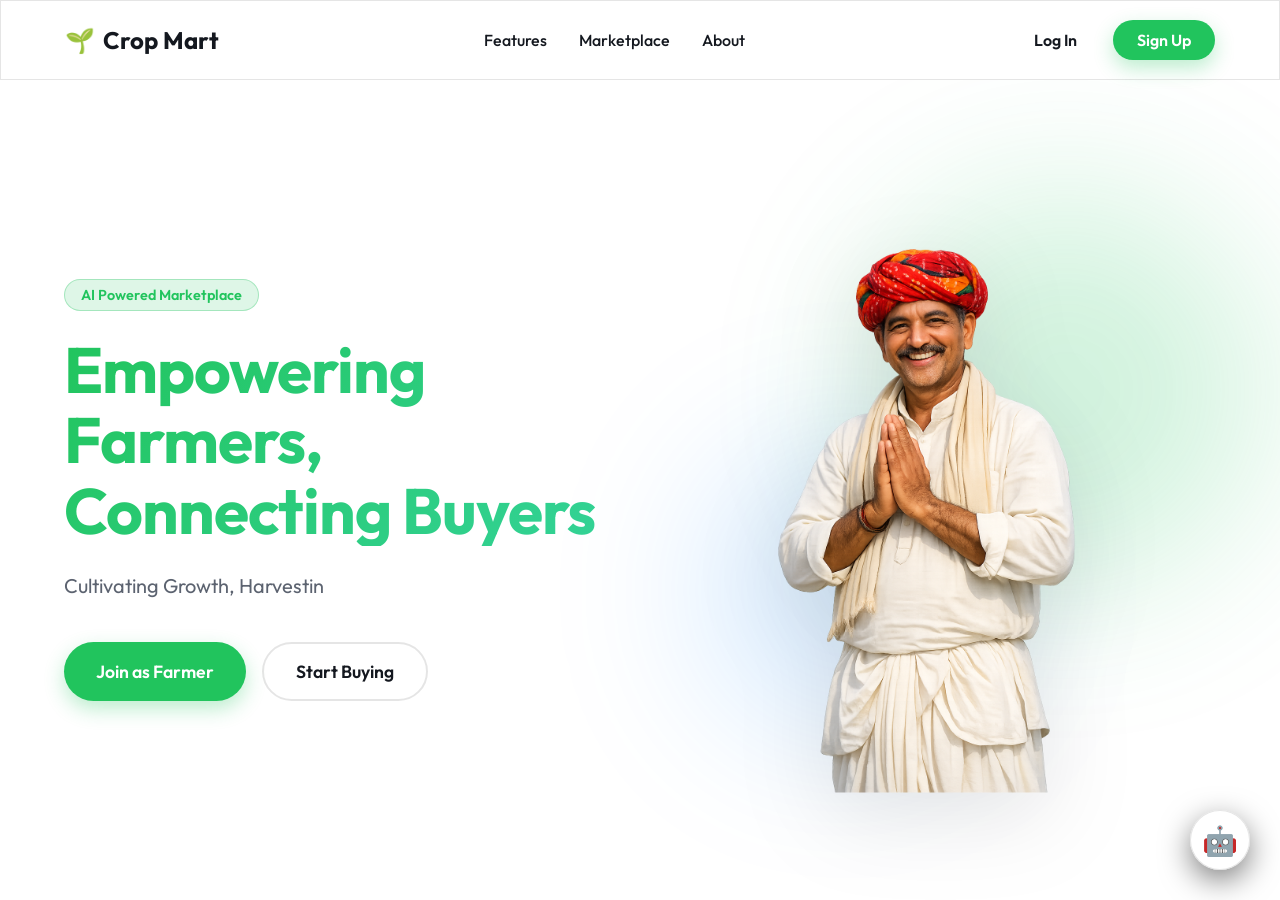
==== src/main/resources/static/index.html @ c405adb0 "Initial commit - Smart Crop Marketplace" ====
<!DOCTYPE html>
<html lang="en">
<head>
    <meta charset="UTF-8">
    <meta name="viewport" content="width=device-width, initial-scale=1.0">
    <title>Smart Crops Marketplace | Direct Farm to Table</title>
    <link href="https://fonts.googleapis.com/css2?family=Outfit:wght@300;400;500;600;700&display=swap" rel="stylesheet">
    <link rel="stylesheet" href="css/style.css">
    <meta name="description" content="Connect farmers and buyers directly. A transparent and efficient agricultural marketplace powered by AI.">
</head>
<body>
    <!-- Navbar -->
    <nav class="navbar glass">
        <div class="nav-brand">
            <span class="logo-icon">🌱</span>
            <span class="logo-text">Crop Mart</span>
        </div>
        <div class="nav-links">
            <div class="nav-item">
                <a href="#features">Features</a>
                <div class="mega-menu glass-panel">
                    <div class="mega-menu-content">
                        <div class="mega-menu-column">
                            <h4>Platform Features</h4>
                            <a href="#ai-assistant"><span class="icon">🤖</span><div><strong>AI Pricing Assistant</strong><p>Chatbot providing approx and best crop prices</p></div></a>
                            <a href="#mandi"><span class="icon">📈</span><div><strong>Live Mandi Insights</strong><p>Real-time mandi market prices across regions</p></div></a>
                            <a href="#trading"><span class="icon">🤝</span><div><strong>Direct Trading</strong><p>Connect buyers to farmers without middlemen</p></div></a>
                        </div>
                    </div>
                </div>
            </div>
            <div class="nav-item">
                <a href="#marketplace">Marketplace</a>
                <div class="mega-menu glass-panel">
                    <div class="mega-menu-content">
                        <div class="mega-menu-column">
                            <h4>Categories</h4>
                            <a href="#"><span class="icon">🌾</span><div><strong>Grains & Pulses</strong><p>Fresh wheat, rice, and corn</p></div></a>
                            <a href="#"><span class="icon">🍅</span><div><strong>Vegetables</strong><p>Organic local produce</p></div></a>
                            <a href="#"><span class="icon">🍎</span><div><strong>Fruits</strong><p>Seasonal fruits straight from farms</p></div></a>
                        </div>
                    </div>
                </div>
            </div>
            <div class="nav-item">
                <a href="#about">About</a>
                <div class="mega-menu glass-panel">
                    <div class="mega-menu-content">
                        <div class="mega-menu-column">
                            <h4>Our Vision</h4>
                            <a href="#"><span class="icon">🌍</span><div><strong>Mission</strong><p>Empowering farmers and ensuring fair trade</p></div></a>
                            <a href="#"><span class="icon">🛡️</span><div><strong>Trust & Safety</strong><p>100% verified buyers and sellers</p></div></a>
                        </div>
                    </div>
                </div>
            </div>
        </div>
        <div class="nav-actions">
            <button class="btn btn-ghost" onclick="openModal('login-modal')">Log In</button>
            <button class="btn btn-primary" onclick="openModal('register-modal')">Sign Up</button>
        </div>
    </nav>

    <!-- Hero Section -->
    <header class="hero">
        <div class="hero-content slide-up">
            <div class="badge">AI Powered Marketplace</div>
            <h1 class="gradient-text" id="main-tagline">Empowering Farmers, Connecting Buyers</h1>
            <!-- New Positive Tagline, text will be cleared and typed by JS -->
            <p class="hero-subtitle" id="tagline-text">Cultivating Growth, Harvesting Success Together.</p>
            <div class="hero-cta">
                <button class="btn btn-primary btn-large" onclick="openModal('register-modal')">Join as Farmer</button>
                <button class="btn btn-secondary btn-large" onclick="window.location.href='buyer-dashboard.html'">Start Buying</button>
            </div>
        </div>
        <div class="hero-visual fade-in">
            <!-- Ensure you save your attached image exactly at this path with the filename farmer.png (it's inside static/assets/) -->
            <img src="assets/farmer.png" alt="Welcoming Farmer" class="hero-farmer-image">
            
            <!-- Background Decoration -->
            <div class="blob blob-1"></div>
            <div class="blob blob-2"></div>
        </div>
    </header>

    <!-- Auth Modals -->
    <div id="login-modal" class="modal-overlay">
        <div class="modal glass-panel slide-down">
            <button class="close-btn" onclick="closeModal('login-modal')">&times;</button>
            <h2>Welcome Back</h2>
            <p>Sign in to your account to continue</p>
            <!-- Login Type Toggle -->
            <div class="role-selector" style="margin-bottom: 20px;">
                <label class="role-option active" id="btn-otp-login" onclick="toggleLoginMethod('otp')" style="padding: 10px;">
                    <span class="icon" style="font-size: 1.2rem;">📱</span> OTP
                </label>
                <label class="role-option" id="btn-pwd-login" onclick="toggleLoginMethod('pwd')" style="padding: 10px;">
                    <span class="icon" style="font-size: 1.2rem;">🔑</span> Password
                </label>
            </div>

            <!-- OTP Login Form -->
            <form id="otp-login-form">
                <div class="input-group" id="otp-phone-group">
                    <label>Phone Number</label>
                    <input type="tel" id="otp-phone" required placeholder="Enter your 10-digit phone number">
                </div>
                <div class="input-group" id="otp-code-group" style="display: none;">
                    <label>Enter OTP</label>
                    <input type="text" id="otp-code" placeholder="Enter 6-digit OTP" inputmode="numeric" pattern="\d*" maxlength="6" oninput="this.value = this.value.replace(/[^0-9]/g, '');">
                    <div style="text-align: right; margin-top: 8px;">
                        <a href="#" style="font-size: 0.85rem; color: var(--primary); text-decoration: none;" onclick="sendOtp(event)">Resend OTP</a>
                    </div>
                </div>
                <button type="button" id="btn-send-otp" class="btn btn-primary w-100" onclick="sendOtp(event)">Send OTP</button>
                <button type="submit" id="btn-verify-otp" class="btn btn-primary w-100" style="display: none;">Verify & Log In</button>
            </form>

            <!-- Password Login Form -->
            <form id="pwd-login-form" style="display: none;">
                <div class="input-group">
                    <label>Email / Phone</label>
                    <input type="text" required placeholder="Enter your email or phone">
                </div>
                <div class="input-group">
                    <div style="display: flex; justify-content: space-between; margin-bottom: 8px;">
                        <label style="margin-bottom: 0;">Password</label>
                        <a href="#" style="font-size: 0.85rem; color: var(--primary); text-decoration: none;" onclick="switchModal('login-modal', 'forgot-password-modal')">Forgot?</a>
                    </div>
                    <input type="password" required placeholder="Enter your password">
                </div>
                <button type="submit" class="btn btn-primary w-100">Log In</button>
            </form>
            <div class="modal-footer">
                Don't have an account? <a href="#" onclick="switchModal('login-modal', 'register-modal')">Sign Up</a>
            </div>
        </div>
    </div>

    <div id="register-modal" class="modal-overlay">
        <div class="modal glass-panel slide-down">
            <button class="close-btn" onclick="closeModal('register-modal')">&times;</button>
            <h2>Create an Account</h2>
            <p>Join the future of agricultural trading</p>
            <form id="register-form">
                <div class="role-selector">
                    <label class="role-option active" onclick="selectRole('FARMER')">
                        <input type="radio" name="role" value="FARMER" checked hidden>
                        <span class="icon">🚜</span> Farmer
                    </label>
                    <label class="role-option" onclick="selectRole('BUYER')">
                        <input type="radio" name="role" value="BUYER" hidden>
                        <span class="icon">🛒</span> Buyer
                    </label>
                </div>
                <div class="input-group">
                    <label>Full Name</label>
                    <input type="text" required placeholder="Enter your full name">
                </div>
                <div class="input-group">
                    <label>Phone Number</label>
                    <input type="tel" required placeholder="Enter your phone number">
                </div>
                <div class="input-group">
                    <label>Password</label>
                    <input type="password" required placeholder="Create a strong password">
                </div>
                <button type="submit" class="btn btn-primary w-100">Create Account</button>
            </form>
            <div class="modal-footer">
                Already have an account? <a href="#" onclick="switchModal('register-modal', 'login-modal')">Log In</a>
            </div>
        </div>
    </div>

    <div id="forgot-password-modal" class="modal-overlay">
        <div class="modal glass-panel slide-down">
            <button class="close-btn" onclick="closeModal('forgot-password-modal')">&times;</button>
            <h2>Reset Password</h2>
            <p>Enter your phone number to receive an OTP</p>
            <form id="forgot-password-form">
                <div class="input-group" id="reset-phone-group">
                    <label>Phone Number</label>
                    <input type="tel" id="reset-phone" required placeholder="Enter 10-digit phone number">
                </div>
                <div id="reset-code-group" style="display: none;">
                    <div class="input-group">
                        <label>Enter OTP</label>
                        <input type="text" id="reset-code" placeholder="Enter 6-digit OTP" inputmode="numeric" pattern="\d*" maxlength="6" oninput="this.value = this.value.replace(/[^0-9]/g, '');">
                    </div>
                    <div class="input-group">
                        <label>New Password</label>
                        <input type="password" id="reset-new-password" placeholder="Enter new password">
                    </div>
                </div>
                <button type="button" id="btn-send-reset-otp" class="btn btn-primary w-100" onclick="sendResetOtp(event)">Send OTP</button>
                <button type="submit" id="btn-verify-reset" class="btn btn-primary w-100" style="display: none;">Verify & Reset Password</button>
            </form>
            <div class="modal-footer">
                Remember your password? <a href="#" onclick="switchModal('forgot-password-modal', 'login-modal')">Log In</a>
            </div>
        </div>
    </div>

    <!-- AI Chatbot Trigger (Mock) -->
    <div class="chatbot-trigger glass pulse" onclick="toggleChatbot()">
        🤖
    </div>

    <script src="js/main.js"></script>
</body>
</html>
---- src/main/resources/static/css/style.css ----
:root {
    color-scheme: light dark;
    /* Color Palette */
    --primary: hsl(142, 71%, 45%);
    --primary-hover: hsl(142, 60%, 40%);
    --secondary: hsl(210, 100%, 50%);
    --bg-dark: transparent;
    --bg-card: hsla(0, 0%, 100%, 0.8);
    --bg-panel: hsla(0, 0%, 100%, 0.85);
    --border-color: hsla(0, 0%, 0%, 0.1);
    --shadow-color: hsla(0, 0%, 0%, 0.1);
    --text-main: hsl(220, 20%, 10%);
    --text-muted: hsl(220, 10%, 40%);
    --bg-hover: hsla(0, 0%, 0%, 0.05);
    --bg-input: hsla(0, 0%, 0%, 0.03);
    
    /* Layout Tokens */
    --nav-height: 80px;
    --border-radius: 16px;
    --transition: all 0.3s cubic-bezier(0.25, 0.8, 0.25, 1);
}

@media (prefers-color-scheme: dark) {
    :root {
        --bg-card: hsla(0, 0%, 15%, 0.8);
        --bg-panel: hsla(0, 0%, 18%, 0.85);
        --border-color: hsla(0, 0%, 100%, 0.1);
        --shadow-color: hsla(0, 0%, 0%, 0.4);
        --text-main: hsl(0, 0%, 95%);
        --text-muted: hsl(0, 0%, 70%);
        --bg-hover: hsla(0, 0%, 100%, 0.1);
        --bg-input: hsla(0, 0%, 100%, 0.05);
    }
}

* {
    margin: 0;
    padding: 0;
    box-sizing: border-box;
    font-family: 'Outfit', sans-serif;
}

body {
    background-color: var(--bg-dark);
    color: var(--text-main);
    overflow-x: hidden;
    min-height: 100vh;
}

/* Glassmorphism Utilities */
.glass {
    background: var(--bg-card);
    backdrop-filter: blur(12px);
    -webkit-backdrop-filter: blur(12px);
    border: 1px solid var(--border-color);
}

.glass-panel {
    background: var(--bg-panel);
    backdrop-filter: blur(20px);
    -webkit-backdrop-filter: blur(20px);
    border: 1px solid var(--border-color);
    box-shadow: 0 25px 50px -12px var(--shadow-color);
}

/* Typography */
.gradient-text {
    background: linear-gradient(135deg, var(--primary) 0%, #34d399 100%);
    -webkit-background-clip: text;
    -webkit-text-fill-color: transparent;
    background-clip: text;
}

/* Buttons */
.btn {
    padding: 10px 24px;
    border-radius: 50px;
    font-weight: 600;
    font-size: 1rem;
    cursor: pointer;
    border: none;
    transition: var(--transition);
    display: inline-flex;
    align-items: center;
    justify-content: center;
    text-decoration: none;
}

.btn-primary {
    background: var(--primary);
    color: #fff;
    box-shadow: 0 8px 20px hsla(142, 71%, 45%, 0.3);
}

.btn-primary:hover {
    background: var(--primary-hover);
    transform: translateY(-2px);
    box-shadow: 0 12px 24px hsla(142, 71%, 45%, 0.4);
}

.btn-secondary {
    background: transparent;
    color: var(--text-main);
    border: 2px solid var(--border-color);
}

.btn-secondary:hover {
    border-color: var(--text-main);
    background: var(--bg-hover);
}

.btn-ghost {
    background: transparent;
    color: var(--text-main);
}

.btn-ghost:hover {
    background: var(--bg-hover);
}

.btn-large {
    padding: 16px 32px;
    font-size: 1.1rem;
}

.w-100 {
    width: 100%;
}

/* Navbar */
.navbar {
    position: fixed;
    top: 0;
    width: 100%;
    height: var(--nav-height);
    display: flex;
    justify-content: space-between;
    align-items: center;
    padding: 0 5%;
    z-index: 100;
}

.nav-brand {
    font-size: 1.5rem;
    font-weight: 700;
    display: flex;
    align-items: center;
    gap: 8px;
}

.nav-links {
    display: flex;
    height: 100%;
    align-items: center;
}

.nav-item {
    position: relative;
    height: 100%;
    display: flex;
    align-items: center;
}

.nav-item > a {
    color: var(--text-main);
    text-decoration: none;
    margin: 0 16px;
    font-weight: 500;
    transition: var(--transition);
    padding: 28px 0; /* Creates a large hover area */
}

.nav-item:hover > a {
    color: var(--primary);
}

.mega-menu {
    position: absolute;
    top: 100%;
    left: 50%;
    transform: translateX(-50%) translateY(20px);
    width: max-content;
    min-width: 320px;
    opacity: 0;
    visibility: hidden;
    transition: all 0.3s cubic-bezier(0.175, 0.885, 0.32, 1.275);
    border-radius: 16px;
    padding: 20px;
    z-index: 100;
}

.nav-item:hover .mega-menu {
    opacity: 1;
    visibility: visible;
    transform: translateX(-50%) translateY(0);
}

.mega-menu-column h4 {
    margin-bottom: 12px;
    color: var(--text-muted);
    font-size: 0.85rem;
    text-transform: uppercase;
    letter-spacing: 1px;
}

.mega-menu-column a {
    display: flex;
    align-items: flex-start;
    gap: 16px;
    text-decoration: none;
    color: var(--text-main);
    padding: 12px;
    border-radius: 12px;
    transition: var(--transition);
    margin: 0 0 4px 0 !important;
}

.mega-menu-column a:hover {
    background: var(--bg-hover);
}

.mega-menu-column a .icon {
    font-size: 1.5rem;
    background: hsla(142, 71%, 45%, 0.1);
    padding: 8px;
    border-radius: 10px;
}

.mega-menu-column a div strong {
    display: block;
    margin-bottom: 4px;
    font-size: 1rem;
    color: var(--text-main);
}

.mega-menu-column a div p {
    font-size: 0.85rem;
    color: var(--text-muted);
    line-height: 1.4;
    margin: 0;
}

.nav-actions {
    display: flex;
    gap: 12px;
}

/* Hero Section */
.hero {
    min-height: 100vh;
    display: flex;
    align-items: center;
    padding: calc(var(--nav-height) + 40px) 5% 40px;
    position: relative;
    overflow: hidden;
}

.hero-content {
    flex: 1;
    max-width: 600px;
    z-index: 2;
}

.badge {
    display: inline-block;
    padding: 6px 16px;
    background: hsla(142, 71%, 45%, 0.15);
    color: var(--primary);
    border-radius: 50px;
    font-size: 0.9rem;
    font-weight: 600;
    margin-bottom: 24px;
    border: 1px solid hsla(142, 71%, 45%, 0.3);
}

.hero h1 {
    font-size: 4rem;
    line-height: 1.1;
    margin-bottom: 24px;
    letter-spacing: -1px;
}

.hero-subtitle {
    font-size: 1.25rem;
    color: var(--text-muted);
    line-height: 1.6;
    margin-bottom: 40px;
}

.hero-cta {
    display: flex;
    gap: 16px;
}

.hero-visual {
    flex: 1;
    position: relative;
    height: 500px;
    display: flex;
    justify-content: center;
    align-items: center;
}

/* Hero Farmer Image */
.hero-farmer-image {
    position: relative;
    z-index: 2;
    max-width: 100%;
    max-height: 550px;
    height: auto;
    object-fit: contain;
    filter: drop-shadow(0 20px 40px hsla(0, 0%, 0%, 0.1));
    /* Added initial scale for zoom animation */
    transform: scale(1);
    /* Float animation is added by JS after zoom completes, or we could handle it entirely in CSS */

}

@keyframes float-subtle {
    0%, 100% { transform: translateY(0); }
    50% { transform: translateY(-10px); }
}

/* Blobs */
.blob {
    position: absolute;
    border-radius: 50%;
    filter: blur(80px);
    z-index: 1;
    opacity: 0.5;
}

.blob-1 {
    width: 400px;
    height: 400px;
    background: hsla(142, 71%, 45%, 0.4);
    top: -50px;
    right: -50px;
}

.blob-2 {
    width: 300px;
    height: 300px;
    background: hsla(210, 100%, 50%, 0.3);
    bottom: 0;
    left: 10%;
}

/* Modals */
.modal-overlay {
    position: fixed;
    top: 0;
    left: 0;
    width: 100%;
    height: 100%;
    background: hsla(0, 0%, 0%, 0.6);
    backdrop-filter: blur(4px);
    z-index: 1000;
    display: flex;
    justify-content: center;
    align-items: center;
    opacity: 0;
    visibility: hidden;
    transition: var(--transition);
}

.modal-overlay.active {
    opacity: 1;
    visibility: visible;
}

.modal {
    width: 100%;
    max-width: 480px;
    padding: 40px;
    border-radius: 24px;
    position: relative;
    transform: translateY(20px);
    transition: transform 0.4s cubic-bezier(0.175, 0.885, 0.32, 1.275);
}

.modal-overlay.active .modal {
    transform: translateY(0);
}

.close-btn {
    position: absolute;
    top: 24px;
    right: 24px;
    background: var(--bg-hover);
    border: none;
    color: var(--text-main);
    width: 32px;
    height: 32px;
    border-radius: 50%;
    font-size: 1.2rem;
    cursor: pointer;
    transition: var(--transition);
    display: flex;
    justify-content: center;
    align-items: center;
}

.close-btn:hover {
    background: var(--border-color);
    transform: rotate(90deg);
}

.modal h2 {
    font-size: 2rem;
    margin-bottom: 8px;
}

.modal p {
    color: var(--text-muted);
    margin-bottom: 32px;
}

/* Forms */
.input-group {
    margin-bottom: 20px;
}

.input-group label {
    display: block;
    margin-bottom: 8px;
    font-size: 0.9rem;
    font-weight: 500;
    color: var(--text-muted);
}

.input-group input {
    width: 100%;
    padding: 14px 16px;
    background: var(--bg-input);
    border: 1px solid var(--border-color);
    border-radius: 12px;
    color: var(--text-main);
    font-size: 1rem;
    transition: var(--transition);
}

.input-group input:focus {
    outline: none;
    border-color: var(--primary);
    background: var(--bg-hover);
    box-shadow: 0 0 0 4px hsla(142, 71%, 45%, 0.1);
}

.role-selector {
    display: flex;
    gap: 16px;
    margin-bottom: 24px;
}

.role-option {
    flex: 1;
    padding: 16px;
    background: var(--bg-input);
    border: 1px solid var(--border-color);
    border-radius: 12px;
    text-align: center;
    cursor: pointer;
    transition: var(--transition);
    font-weight: 600;
    display: flex;
    flex-direction: column;
    align-items: center;
    gap: 8px;
}

.role-option .icon {
    font-size: 2rem;
}

.role-option.active {
    border-color: var(--primary);
    background: hsla(142, 71%, 45%, 0.1);
    box-shadow: 0 4px 12px hsla(142, 71%, 45%, 0.2);
}

.modal-footer {
    margin-top: 24px;
    text-align: center;
    font-size: 0.95rem;
    color: var(--text-muted);
}

.modal-footer a {
    color: var(--primary);
    text-decoration: none;
    font-weight: 600;
}

.modal-footer a:hover {
    text-decoration: underline;
}

/* Chatbot */
.chatbot-trigger {
    position: fixed;
    bottom: 30px;
    right: 30px;
    width: 60px;
    height: 60px;
    border-radius: 50%;
    display: flex;
    justify-content: center;
    align-items: center;
    font-size: 1.8rem;
    cursor: pointer;
    box-shadow: 0 10px 30px hsla(0, 0%, 0%, 0.5);
    z-index: 999;
    transition: var(--transition);
}

.chatbot-trigger:hover {
    transform: scale(1.1);
}

/* Animations */
@keyframes float {
    0%, 100% { transform: translateY(0); }
    50% { transform: translateY(-15px); }
}

@keyframes pulse-glow {
    0%, 100% { box-shadow: 0 0 0 0 hsla(142, 71%, 45%, 0.4); }
    50% { box-shadow: 0 0 0 15px hsla(142, 71%, 45%, 0); }
}

.pulse {
    animation: pulse-glow 2s infinite;
}

.slide-up {
    animation: slideUp 0.8s cubic-bezier(0.16, 1, 0.3, 1) forwards;
}

@keyframes slideUp {
    from { opacity: 0; transform: translateY(40px); }
    to { opacity: 1; transform: translateY(0); }
}

.fade-in {
    animation: fadeIn 1.2s ease-out forwards;
}

@keyframes fadeIn {
    from { opacity: 0; }
    to { opacity: 1; }
}

/* Tagline Typewriter Classes */
.typing-char {
    opacity: 0;
    transition: opacity 0.05s ease-in-out;
}

.typing-char.visible {
    opacity: 1;
}

/* Zoom Image Class */
.zoom-in-effect {
    transition: transform 1s cubic-bezier(0.25, 1, 0.5, 1);
    transform: scale(1.1);
}

@keyframes float-zoomed {
    0%, 100% { transform: scale(1.1) translateY(0); }
    50% { transform: scale(1.1) translateY(-10px); }
}

.float-animated {
    animation: float-zoomed 8s ease-in-out infinite forwards;
}
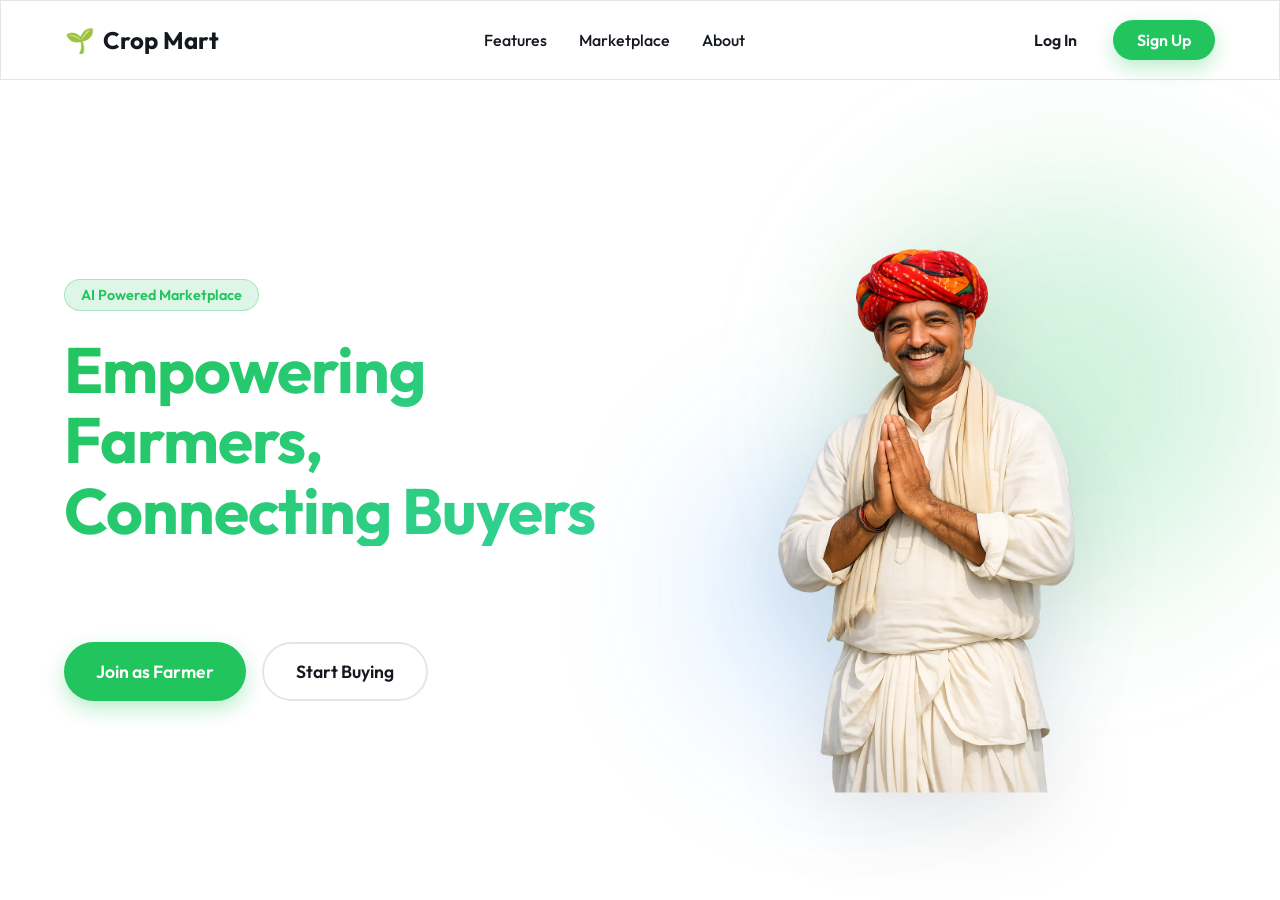
==== commit 519c4fb6: "current progress cart ai and buys remaining" ====
--- a/src/main/resources/static/index.html
+++ b/src/main/resources/static/index.html
@@ -1,13 +1,16 @@
 <!DOCTYPE html>
 <html lang="en">
+
 <head>
     <meta charset="UTF-8">
     <meta name="viewport" content="width=device-width, initial-scale=1.0">
     <title>Smart Crops Marketplace | Direct Farm to Table</title>
     <link href="https://fonts.googleapis.com/css2?family=Outfit:wght@300;400;500;600;700&display=swap" rel="stylesheet">
     <link rel="stylesheet" href="css/style.css">
-    <meta name="description" content="Connect farmers and buyers directly. A transparent and efficient agricultural marketplace powered by AI.">
+    <meta name="description"
+        content="Connect farmers and buyers directly. A transparent and efficient agricultural marketplace powered by AI.">
 </head>
+
 <body>
     <!-- Navbar -->
     <nav class="navbar glass">
@@ -22,9 +25,21 @@
                     <div class="mega-menu-content">
                         <div class="mega-menu-column">
                             <h4>Platform Features</h4>
-                            <a href="#ai-assistant"><span class="icon">🤖</span><div><strong>AI Pricing Assistant</strong><p>Chatbot providing approx and best crop prices</p></div></a>
-                            <a href="#mandi"><span class="icon">📈</span><div><strong>Live Mandi Insights</strong><p>Real-time mandi market prices across regions</p></div></a>
-                            <a href="#trading"><span class="icon">🤝</span><div><strong>Direct Trading</strong><p>Connect buyers to farmers without middlemen</p></div></a>
+                            <a href="#ai-assistant"><span class="icon">🤖</span>
+                                <div><strong>AI Pricing Assistant</strong>
+                                    <p>Chatbot providing approx and best crop prices</p>
+                                </div>
+                            </a>
+                            <a href="#mandi"><span class="icon">📈</span>
+                                <div><strong>Live Mandi Insights</strong>
+                                    <p>Real-time mandi market prices across regions</p>
+                                </div>
+                            </a>
+                            <a href="#trading"><span class="icon">🤝</span>
+                                <div><strong>Direct Trading</strong>
+                                    <p>Connect buyers to farmers without middlemen</p>
+                                </div>
+                            </a>
                         </div>
                     </div>
                 </div>
@@ -35,9 +50,26 @@
                     <div class="mega-menu-content">
                         <div class="mega-menu-column">
                             <h4>Categories</h4>
-                            <a href="#"><span class="icon">🌾</span><div><strong>Grains & Pulses</strong><p>Fresh wheat, rice, and corn</p></div></a>
-                            <a href="#"><span class="icon">🍅</span><div><strong>Vegetables</strong><p>Organic local produce</p></div></a>
-                            <a href="#"><span class="icon">🍎</span><div><strong>Fruits</strong><p>Seasonal fruits straight from farms</p></div></a>
+                            <a href="buyer-dashboard.html"><span class="icon">🌾</span>
+                                <div><strong>Grains & Pulses</strong>
+                                    <p>Fresh wheat, rice, and corn</p>
+                                </div>
+                            </a>
+                            <a href="buyer-dashboard.html"><span class="icon">🍅</span>
+                                <div><strong>Vegetables</strong>
+                                    <p>Organic local produce</p>
+                                </div>
+                            </a>
+                            <a href="buyer-dashboard.html"><span class="icon">🍎</span>
+                                <div><strong>Fruits</strong>
+                                    <p>Seasonal fruits straight from farms</p>
+                                </div>
+                            </a>
+                            <a href="buyer-dashboard.html"><span class="icon">🧶</span>
+                                <div><strong>Commercial Crops</strong>
+                                    <p>Cotton, sugarcane, and more</p>
+                                </div>
+                            </a>
                         </div>
                     </div>
                 </div>
@@ -48,14 +80,22 @@
                     <div class="mega-menu-content">
                         <div class="mega-menu-column">
                             <h4>Our Vision</h4>
-                            <a href="#"><span class="icon">🌍</span><div><strong>Mission</strong><p>Empowering farmers and ensuring fair trade</p></div></a>
-                            <a href="#"><span class="icon">🛡️</span><div><strong>Trust & Safety</strong><p>100% verified buyers and sellers</p></div></a>
-                        </div>
-                    </div>
-                </div>
-            </div>
-        </div>
-        <div class="nav-actions">
+                            <a href="#"><span class="icon">🌍</span>
+                                <div><strong>Mission</strong>
+                                    <p>Empowering farmers and ensuring fair trade</p>
+                                </div>
+                            </a>
+                            <a href="#"><span class="icon">🛡️</span>
+                                <div><strong>Trust & Safety</strong>
+                                    <p>100% verified buyers and sellers</p>
+                                </div>
+                            </a>
+                        </div>
+                    </div>
+                </div>
+            </div>
+        </div>
+        <div class="nav-actions" id="index-nav-actions">
             <button class="btn btn-ghost" onclick="openModal('login-modal')">Log In</button>
             <button class="btn btn-primary" onclick="openModal('register-modal')">Sign Up</button>
         </div>
@@ -70,13 +110,14 @@
             <p class="hero-subtitle" id="tagline-text">Cultivating Growth, Harvesting Success Together.</p>
             <div class="hero-cta">
                 <button class="btn btn-primary btn-large" onclick="openModal('register-modal')">Join as Farmer</button>
-                <button class="btn btn-secondary btn-large" onclick="window.location.href='buyer-dashboard.html'">Start Buying</button>
+                <button class="btn btn-secondary btn-large" onclick="window.location.href='buyer-dashboard.html'">Start
+                    Buying</button>
             </div>
         </div>
         <div class="hero-visual fade-in">
             <!-- Ensure you save your attached image exactly at this path with the filename farmer.png (it's inside static/assets/) -->
             <img src="assets/farmer.png" alt="Welcoming Farmer" class="hero-farmer-image">
-            
+
             <!-- Background Decoration -->
             <div class="blob blob-1"></div>
             <div class="blob blob-2"></div>
@@ -89,9 +130,11 @@
             <button class="close-btn" onclick="closeModal('login-modal')">&times;</button>
             <h2>Welcome Back</h2>
             <p>Sign in to your account to continue</p>
+
             <!-- Login Type Toggle -->
-            <div class="role-selector" style="margin-bottom: 20px;">
-                <label class="role-option active" id="btn-otp-login" onclick="toggleLoginMethod('otp')" style="padding: 10px;">
+            <div class="role-selector" style="margin-bottom: 20px; background: hsla(0,0%,0%,0.03);">
+                <label class="role-option active" id="btn-otp-login" onclick="toggleLoginMethod('otp')"
+                    style="padding: 10px;">
                     <span class="icon" style="font-size: 1.2rem;">📱</span> OTP
                 </label>
                 <label class="role-option" id="btn-pwd-login" onclick="toggleLoginMethod('pwd')" style="padding: 10px;">
@@ -103,31 +146,40 @@
             <form id="otp-login-form">
                 <div class="input-group" id="otp-phone-group">
                     <label>Phone Number</label>
-                    <input type="tel" id="otp-phone" required placeholder="Enter your 10-digit phone number">
+                    <input type="tel" name="phone" id="otp-phone" required
+                        placeholder="Enter your 10-digit phone number">
                 </div>
                 <div class="input-group" id="otp-code-group" style="display: none;">
                     <label>Enter OTP</label>
-                    <input type="text" id="otp-code" placeholder="Enter 6-digit OTP" inputmode="numeric" pattern="\d*" maxlength="6" oninput="this.value = this.value.replace(/[^0-9]/g, '');">
+                    <input type="text" name="otp" id="otp-code" placeholder="Enter 6-digit OTP" inputmode="numeric"
+                        pattern="\d*" maxlength="6" oninput="this.value = this.value.replace(/[^0-9]/g, '');">
                     <div style="text-align: right; margin-top: 8px;">
-                        <a href="#" style="font-size: 0.85rem; color: var(--primary); text-decoration: none;" onclick="sendOtp(event)">Resend OTP</a>
-                    </div>
-                </div>
-                <button type="button" id="btn-send-otp" class="btn btn-primary w-100" onclick="sendOtp(event)">Send OTP</button>
-                <button type="submit" id="btn-verify-otp" class="btn btn-primary w-100" style="display: none;">Verify & Log In</button>
+                        <a href="#" style="font-size: 0.85rem; color: var(--primary); text-decoration: none;"
+                            onclick="sendOtp(event)">Resend OTP</a>
+                    </div>
+                </div>
+                <button type="button" id="btn-send-otp" class="btn btn-primary w-100" onclick="sendOtp(event)">Send
+                    OTP</button>
+                <button type="submit" id="btn-verify-otp" class="btn btn-primary w-100" style="display: none;">Verify &
+                    Log In</button>
             </form>
 
             <!-- Password Login Form -->
             <form id="pwd-login-form" style="display: none;">
                 <div class="input-group">
                     <label>Email / Phone</label>
-                    <input type="text" required placeholder="Enter your email or phone">
+                    <input type="text" name="username" required placeholder="Enter your email or phone">
                 </div>
                 <div class="input-group">
                     <div style="display: flex; justify-content: space-between; margin-bottom: 8px;">
                         <label style="margin-bottom: 0;">Password</label>
-                        <a href="#" style="font-size: 0.85rem; color: var(--primary); text-decoration: none;" onclick="switchModal('login-modal', 'forgot-password-modal')">Forgot?</a>
-                    </div>
-                    <input type="password" required placeholder="Enter your password">
+                        <a href="#" style="font-size: 0.85rem; color: var(--primary); text-decoration: none;"
+                            onclick="switchModal('login-modal', 'forgot-password-modal')">Forgot?</a>
+                    </div>
+                    <div class="password-wrapper">
+                        <input type="password" name="password" required placeholder="Enter your password">
+                        <button type="button" class="toggle-password" onclick="togglePassword(this)">👁️</button>
+                    </div>
                 </div>
                 <button type="submit" class="btn btn-primary w-100">Log In</button>
             </form>
@@ -142,9 +194,9 @@
             <button class="close-btn" onclick="closeModal('register-modal')">&times;</button>
             <h2>Create an Account</h2>
             <p>Join the future of agricultural trading</p>
-            <form id="register-form">
+            <form id="signupForm">
                 <div class="role-selector">
-                    <label class="role-option active" onclick="selectRole('FARMER')">
+                    <label class="role-option role-selected active" onclick="selectRole('FARMER')">
                         <input type="radio" name="role" value="FARMER" checked hidden>
                         <span class="icon">🚜</span> Farmer
                     </label>
@@ -155,15 +207,17 @@
                 </div>
                 <div class="input-group">
                     <label>Full Name</label>
-                    <input type="text" required placeholder="Enter your full name">
+                    <input type="text" name="name" required placeholder="Enter your full name">
                 </div>
                 <div class="input-group">
                     <label>Phone Number</label>
-                    <input type="tel" required placeholder="Enter your phone number">
-                </div>
+                    <input type="tel" name="phone" required placeholder="Enter your phone number">
                 <div class="input-group">
                     <label>Password</label>
-                    <input type="password" required placeholder="Create a strong password">
+                    <div class="password-wrapper">
+                        <input type="password" name="password" required placeholder="Create a strong password">
+                        <button type="button" class="toggle-password" onclick="togglePassword(this)">👁️</button>
+                    </div>
                 </div>
                 <button type="submit" class="btn btn-primary w-100">Create Account</button>
             </form>
@@ -186,18 +240,25 @@
                 <div id="reset-code-group" style="display: none;">
                     <div class="input-group">
                         <label>Enter OTP</label>
-                        <input type="text" id="reset-code" placeholder="Enter 6-digit OTP" inputmode="numeric" pattern="\d*" maxlength="6" oninput="this.value = this.value.replace(/[^0-9]/g, '');">
+                        <input type="text" id="reset-code" placeholder="Enter 6-digit OTP" inputmode="numeric"
+                            pattern="\d*" maxlength="6" oninput="this.value = this.value.replace(/[^0-9]/g, '');">
                     </div>
                     <div class="input-group">
                         <label>New Password</label>
-                        <input type="password" id="reset-new-password" placeholder="Enter new password">
-                    </div>
-                </div>
-                <button type="button" id="btn-send-reset-otp" class="btn btn-primary w-100" onclick="sendResetOtp(event)">Send OTP</button>
-                <button type="submit" id="btn-verify-reset" class="btn btn-primary w-100" style="display: none;">Verify & Reset Password</button>
+                        <div class="password-wrapper">
+                            <input type="password" id="reset-new-password" placeholder="Enter new password">
+                            <button type="button" class="toggle-password" onclick="togglePassword(this)">👁️</button>
+                        </div>
+                    </div>
+                </div>
+                <button type="button" id="btn-send-reset-otp" class="btn btn-primary w-100"
+                    onclick="sendResetOtp(event)">Send OTP</button>
+                <button type="submit" id="btn-verify-reset" class="btn btn-primary w-100" style="display: none;">Verify
+                    & Reset Password</button>
             </form>
             <div class="modal-footer">
-                Remember your password? <a href="#" onclick="switchModal('forgot-password-modal', 'login-modal')">Log In</a>
+                Remember your password? <a href="#" onclick="switchModal('forgot-password-modal', 'login-modal')">Log
+                    In</a>
             </div>
         </div>
     </div>
@@ -209,4 +270,5 @@
 
     <script src="js/main.js"></script>
 </body>
-</html>
+
+</html>
--- a/src/main/resources/static/css/style.css
+++ b/src/main/resources/static/css/style.css
@@ -127,6 +127,30 @@
     width: 100%;
 }
 
+.icon-btn {
+    width: 44px;
+    height: 44px;
+    border-radius: 50%;
+    background: var(--bg-panel);
+    border: 2px solid var(--border-color);
+    box-shadow: 0 2px 8px var(--shadow-color);
+    display: flex;
+    justify-content: center;
+    align-items: center;
+    font-size: 1.2rem;
+    cursor: pointer;
+    transition: var(--transition);
+    color: var(--text-main);
+    text-decoration: none;
+}
+
+.icon-btn:hover {
+    background: hsla(142, 71%, 45%, 0.1);
+    border-color: var(--primary);
+    transform: translateY(-2px);
+    box-shadow: 0 6px 16px var(--shadow-color);
+}
+
 /* Navbar */
 .navbar {
     position: fixed;
@@ -195,6 +219,16 @@
     transform: translateX(-50%) translateY(0);
 }
 
+.nav-item.profile-dropdown .mega-menu {
+    left: auto;
+    right: 0;
+    transform: translateY(20px);
+}
+
+.nav-item.profile-dropdown:hover .mega-menu {
+    transform: translateY(0);
+}
+
 .mega-menu-column h4 {
     margin-bottom: 12px;
     color: var(--text-muted);
@@ -447,6 +481,37 @@
     box-shadow: 0 0 0 4px hsla(142, 71%, 45%, 0.1);
 }
 
+.password-wrapper {
+    position: relative;
+    display: flex;
+    align-items: center;
+}
+
+.password-wrapper input {
+    padding-right: 48px;
+}
+
+.toggle-password {
+    position: absolute;
+    right: 12px;
+    background: none;
+    border: none;
+    color: var(--text-muted);
+    cursor: pointer;
+    padding: 8px;
+    font-size: 1.2rem;
+    display: flex;
+    align-items: center;
+    justify-content: center;
+    transition: var(--transition);
+    user-select: none;
+}
+
+.toggle-password:hover {
+    color: var(--primary);
+    transform: scale(1.1);
+}
+
 .role-selector {
     display: flex;
     gap: 16px;
@@ -575,3 +640,713 @@
 .float-animated {
     animation: float-zoomed 8s ease-in-out infinite forwards;
 }
+
+/* ========== Toast Notifications ========== */
+.toast-container {
+    position: fixed;
+    top: 100px;
+    right: 24px;
+    z-index: 2000;
+    display: flex;
+    flex-direction: column;
+    gap: 12px;
+    pointer-events: none;
+    max-width: 380px;
+    width: 100%;
+}
+
+.toast {
+    pointer-events: all;
+    display: flex;
+    align-items: flex-start;
+    gap: 12px;
+    padding: 16px 18px;
+    border-radius: 14px;
+    background: var(--bg-panel);
+    backdrop-filter: blur(20px);
+    -webkit-backdrop-filter: blur(20px);
+    border: 1px solid var(--border-color);
+    box-shadow: 0 12px 40px -8px var(--shadow-color);
+    position: relative;
+    overflow: hidden;
+    animation: toastSlideIn 0.45s cubic-bezier(0.16, 1, 0.3, 1) forwards;
+    border-left: 4px solid var(--primary);
+}
+
+.toast.toast-exit {
+    animation: toastSlideOut 0.35s cubic-bezier(0.55, 0, 1, 0.45) forwards;
+}
+
+.toast-icon {
+    font-size: 1.3rem;
+    flex-shrink: 0;
+    margin-top: 1px;
+}
+
+.toast-body {
+    flex: 1;
+    min-width: 0;
+}
+
+.toast-title {
+    font-weight: 600;
+    font-size: 0.9rem;
+    margin-bottom: 2px;
+    color: var(--text-main);
+}
+
+.toast-message {
+    font-size: 0.88rem;
+    color: var(--text-muted);
+    line-height: 1.45;
+    word-break: break-word;
+}
+
+.toast-close {
+    background: none;
+    border: none;
+    color: var(--text-muted);
+    font-size: 1.1rem;
+    cursor: pointer;
+    padding: 0;
+    line-height: 1;
+    transition: var(--transition);
+    flex-shrink: 0;
+    margin-top: 1px;
+}
+
+.toast-close:hover {
+    color: var(--text-main);
+    transform: scale(1.15);
+}
+
+.toast-progress {
+    position: absolute;
+    bottom: 0;
+    left: 0;
+    height: 3px;
+    border-radius: 0 0 0 14px;
+    background: var(--primary);
+    animation: toastProgress linear forwards;
+}
+
+/* Toast Variants */
+.toast-success {
+    border-left-color: hsl(142, 71%, 45%);
+}
+.toast-success .toast-progress {
+    background: hsl(142, 71%, 45%);
+}
+
+.toast-error {
+    border-left-color: hsl(0, 72%, 51%);
+}
+.toast-error .toast-icon {
+    color: hsl(0, 72%, 51%);
+}
+.toast-error .toast-progress {
+    background: hsl(0, 72%, 51%);
+}
+
+.toast-info {
+    border-left-color: hsl(210, 100%, 50%);
+}
+.toast-info .toast-icon {
+    color: hsl(210, 100%, 50%);
+}
+.toast-info .toast-progress {
+    background: hsl(210, 100%, 50%);
+}
+
+.toast-warning {
+    border-left-color: hsl(38, 92%, 50%);
+}
+.toast-warning .toast-icon {
+    color: hsl(38, 92%, 50%);
+}
+.toast-warning .toast-progress {
+    background: hsl(38, 92%, 50%);
+}
+
+@keyframes toastSlideIn {
+    from {
+        opacity: 0;
+        transform: translateX(100%) scale(0.95);
+    }
+    to {
+        opacity: 1;
+        transform: translateX(0) scale(1);
+    }
+}
+
+@keyframes toastSlideOut {
+    from {
+        opacity: 1;
+        transform: translateX(0) scale(1);
+    }
+    to {
+        opacity: 0;
+        transform: translateX(120%) scale(0.9);
+    }
+}
+
+@keyframes toastProgress {
+    from { width: 100%; }
+    to { width: 0%; }
+}
+
+/* ========== Image Carousel ========== */
+.carousel-container {
+    width: 100%;
+    height: 100%;
+    border-radius: inherit;
+    position: relative;
+    overflow: hidden;
+    flex-shrink: 0;
+}
+
+.carousel-track {
+    width: 100%;
+    height: 100%;
+    position: relative;
+}
+
+.carousel-slide {
+    position: absolute;
+    inset: 0;
+    opacity: 0;
+    transition: opacity 0.45s ease, transform 0.45s ease;
+    background-size: cover;
+    background-position: center;
+    transform: scale(1.03);
+}
+
+.carousel-slide.active {
+    opacity: 1;
+    transform: scale(1);
+    z-index: 1;
+}
+
+.carousel-btn {
+    position: absolute;
+    top: 50%;
+    transform: translateY(-50%);
+    z-index: 3;
+    width: 34px;
+    height: 34px;
+    border-radius: 50%;
+    border: none;
+    background: hsla(0, 0%, 0%, 0.45);
+    color: #fff;
+    font-size: 1.2rem;
+    cursor: pointer;
+    display: flex;
+    align-items: center;
+    justify-content: center;
+    opacity: 0;
+    transition: var(--transition);
+    backdrop-filter: blur(8px);
+}
+
+.carousel-container:hover .carousel-btn {
+    opacity: 1;
+}
+
+.carousel-btn:hover {
+    background: hsla(0, 0%, 0%, 0.7);
+    transform: translateY(-50%) scale(1.1);
+}
+
+.carousel-prev {
+    left: 8px;
+}
+
+.carousel-next {
+    right: 8px;
+}
+
+.carousel-dots {
+    position: absolute;
+    bottom: 10px;
+    left: 50%;
+    transform: translateX(-50%);
+    z-index: 3;
+    display: flex;
+    gap: 7px;
+    padding: 4px 10px;
+    border-radius: 20px;
+    background: hsla(0, 0%, 0%, 0.3);
+    backdrop-filter: blur(6px);
+}
+
+.carousel-dot {
+    width: 8px;
+    height: 8px;
+    border-radius: 50%;
+    background: hsla(0, 0%, 100%, 0.45);
+    border: none;
+    cursor: pointer;
+    transition: var(--transition);
+    padding: 0;
+}
+
+.carousel-dot.active {
+    background: var(--primary);
+    transform: scale(1.3);
+    box-shadow: 0 0 8px hsla(142, 71%, 45%, 0.5);
+}
+
+/* ========== Cart Sidebar ========== */
+.cart-overlay {
+    position: fixed;
+    top: 0;
+    right: 0;
+    width: 100%;
+    height: 100%;
+    background: hsla(0, 0%, 0%, 0.4);
+    backdrop-filter: blur(4px);
+    z-index: 2000;
+    opacity: 0;
+    visibility: hidden;
+    transition: var(--transition);
+}
+
+.cart-overlay.active {
+    opacity: 1;
+    visibility: visible;
+}
+
+.cart-sidebar {
+    position: absolute;
+    top: 0;
+    right: 0;
+    width: 100%;
+    max-width: 400px;
+    height: 100vh;
+    background: var(--bg-panel);
+    backdrop-filter: blur(20px);
+    border-left: 1px solid var(--border-color);
+    box-shadow: -10px 0 30px var(--shadow-color);
+    display: flex;
+    flex-direction: column;
+    transform: translateX(100%);
+    transition: transform 0.4s cubic-bezier(0.16, 1, 0.3, 1);
+}
+
+.cart-overlay.active .cart-sidebar {
+    transform: translateX(0);
+}
+
+.cart-header {
+    padding: 24px;
+    border-bottom: 1px solid var(--border-color);
+    display: flex;
+    justify-content: space-between;
+    align-items: center;
+}
+
+.cart-header h2 {
+    font-size: 1.5rem;
+    margin: 0;
+}
+
+.cart-body {
+    flex: 1;
+    overflow-y: auto;
+    padding: 24px;
+}
+
+.cart-footer {
+    padding: 24px;
+    border-top: 1px solid var(--border-color);
+    background: var(--bg-card);
+}
+
+.cart-item {
+    display: flex;
+    justify-content: space-between;
+    align-items: center;
+    padding-bottom: 16px;
+    margin-bottom: 16px;
+    border-bottom: 1px dashed var(--border-color);
+}
+
+.cart-item-info h4 {
+    margin: 0 0 4px 0;
+    font-size: 1.1rem;
+    font-size: 1rem;
+    margin-bottom: 4px;
+    color: var(--text-main);
+}
+
+.cart-item-info p {
+    font-size: 0.85rem;
+    color: var(--text-muted);
+}
+
+.cart-item-remove {
+    background: none;
+    border: none;
+    color: #ef4444;
+    font-size: 0.8rem;
+    cursor: pointer;
+    padding: 4px 0;
+    margin-top: 4px;
+    opacity: 0.8;
+    transition: opacity 0.2s;
+}
+
+.cart-item-remove:hover {
+    opacity: 1;
+    text-decoration: underline;
+}
+
+.cart-item-price {
+    font-weight: 700;
+    color: var(--primary);
+}
+
+.cart-total {
+    display: flex;
+    justify-content: space-between;
+    font-size: 1.1rem;
+    font-weight: 700;
+    margin-bottom: 15px;
+}
+
+/* ========== Chat Interface ========== */
+.chat-popup-container {
+    position: fixed;
+    bottom: 100px;
+    right: 30px;
+    width: 360px;
+    height: 500px;
+    z-index: 998;
+    display: none; /* Controlled by JS */
+    flex-direction: column;
+    animation: chatSlideIn 0.4s cubic-bezier(0.175, 0.885, 0.32, 1.275);
+}
+
+.chat-popup-container.active {
+    display: flex;
+}
+
+.chat-popup {
+    flex: 1;
+    display: flex;
+    flex-direction: column;
+    border-radius: 20px;
+    overflow: hidden;
+    box-shadow: 0 15px 40px hsla(0, 0%, 0%, 0.2);
+}
+
+.chat-header {
+    padding: 16px 20px;
+    background: var(--primary);
+    color: white;
+    display: flex;
+    justify-content: space-between;
+    align-items: center;
+}
+
+.chat-header h3 {
+    font-size: 1.1rem;
+    font-weight: 600;
+    display: flex;
+    align-items: center;
+    gap: 8px;
+}
+
+.chat-header .status-indicator {
+    width: 8px;
+    height: 8px;
+    background: #34d399;
+    border-radius: 50%;
+    box-shadow: 0 0 8px #34d399;
+}
+
+.chat-messages {
+    flex: 1;
+    overflow-y: auto;
+    padding: 24px;
+    display: flex;
+    flex-direction: column;
+    gap: 16px;
+    background: radial-gradient(circle at top right, hsla(var(--primary-h), var(--primary-s), var(--primary-l), 0.03), transparent);
+}
+
+.chat-product-context {
+    background: hsla(0, 0%, 100%, 0.03);
+    border: 1px solid var(--border-color);
+    border-radius: 16px;
+    padding: 12px 20px;
+    margin-bottom: 24px;
+    text-align: center;
+    backdrop-filter: blur(8px);
+    box-shadow: var(--shadow-sm);
+    animation: fadeIn 0.5s ease;
+}
+
+.product-context-label {
+    font-size: 0.65rem;
+    font-weight: 700;
+    color: var(--primary);
+    letter-spacing: 1.5px;
+    margin-bottom: 6px;
+    opacity: 0.8;
+}
+
+.product-context-main {
+    display: flex;
+    align-items: center;
+    justify-content: center;
+    gap: 10px;
+}
+
+.product-context-icon {
+    font-size: 1.2rem;
+}
+
+.product-context-name {
+    font-size: 1rem;
+    font-weight: 600;
+    color: var(--text-main);
+}
+
+.msg {
+    max-width: 80%;
+    padding: 10px 16px;
+    border-radius: 16px;
+    font-size: 0.95rem;
+    line-height: 1.4;
+    position: relative;
+    animation: msgPop 0.3s ease-out forwards;
+}
+
+.msg-received {
+    align-self: flex-start;
+    background: var(--bg-hover);
+    color: var(--text-main);
+    border-bottom-left-radius: 4px;
+}
+
+.msg-sent {
+    align-self: flex-end;
+    background: var(--primary);
+    color: white;
+    border-bottom-right-radius: 4px;
+}
+
+.msg-system {
+    align-self: center;
+    background: transparent;
+    color: var(--text-muted);
+    font-size: 0.75rem;
+    text-transform: uppercase;
+    letter-spacing: 0.5px;
+    padding: 4px 10px;
+    border-radius: 4px;
+    text-align: center;
+    max-width: 90%;
+}
+
+.chat-input-area {
+    padding: 16px;
+    background: var(--bg-card);
+    border-top: 1px solid var(--border-color);
+    display: flex;
+    gap: 10px;
+}
+
+.chat-input {
+    flex: 1;
+    background: var(--bg-input);
+    border: 1px solid var(--border-color);
+    padding: 10px 14px;
+    border-radius: 12px;
+    color: var(--text-main);
+    outline: none;
+    font-size: 0.95rem;
+    transition: var(--transition);
+}
+
+.chat-input:focus {
+    border-color: var(--primary);
+    background: var(--bg-hover);
+}
+
+.typing-indicator {
+    padding: 8px 16px;
+    font-size: 0.8rem;
+    color: var(--text-muted);
+    font-style: italic;
+    display: none;
+}
+
+@keyframes chatSlideIn {
+    from { opacity: 0; transform: translateY(20px) scale(0.95); }
+    to { opacity: 1; transform: translateY(0) scale(1); }
+}
+
+@keyframes msgPop {
+    from { opacity: 0; transform: translateY(5px) scale(0.98); }
+    to { opacity: 1; transform: translateY(0) scale(1); }
+}
+
+/* ========== Chat Sidebar & Conversations ========== */
+.chat-sidebar-overlay {
+    position: fixed;
+    top: 0;
+    right: 0;
+    width: 100%;
+    height: 100%;
+    background: hsla(0, 0%, 0%, 0.4);
+    backdrop-filter: blur(4px);
+    z-index: 1100;
+    opacity: 0;
+    visibility: hidden;
+    transition: var(--transition);
+}
+
+.chat-sidebar-overlay.active {
+    opacity: 1;
+    visibility: visible;
+}
+
+.chat-sidebar {
+    position: fixed;
+    top: 0;
+    right: -400px;
+    width: 380px;
+    height: 100%;
+    background: var(--bg-panel);
+    backdrop-filter: blur(25px);
+    border-left: 1px solid var(--border-color);
+    z-index: 1101;
+    transition: right 0.4s cubic-bezier(0.16, 1, 0.3, 1);
+    display: flex;
+    flex-direction: column;
+}
+
+.chat-sidebar-overlay.active .chat-sidebar {
+    right: 0;
+}
+
+.chat-sidebar-header {
+    padding: 24px;
+    border-bottom: 1px solid var(--border-color);
+    display: flex;
+    justify-content: space-between;
+    align-items: center;
+}
+
+.conversations-list {
+    flex: 1;
+    padding: 16px;
+    overflow-y: auto;
+    display: flex;
+    flex-direction: column;
+    gap: 12px;
+}
+
+.conversation-item {
+    background: var(--bg-card);
+    border: 1px solid var(--border-color);
+    padding: 16px;
+    border-radius: 16px;
+    cursor: pointer;
+    transition: var(--transition);
+    display: flex;
+    gap: 12px;
+}
+
+.conversation-item:hover {
+    transform: translateY(-2px);
+    border-color: var(--primary);
+    background: var(--bg-hover);
+    box-shadow: 0 4px 12px var(--shadow-color);
+}
+
+.conv-avatar {
+    width: 40px;
+    height: 40px;
+    background: var(--primary);
+    color: white;
+    border-radius: 50%;
+    display: flex;
+    align-items: center;
+    justify-content: center;
+    font-size: 1.1rem;
+}
+
+.conv-info {
+    flex: 1;
+    min-width: 0;
+}
+
+.conv-header {
+    display: flex;
+    justify-content: space-between;
+    margin-bottom: 4px;
+}
+
+.conv-name {
+    font-weight: 600;
+    font-size: 0.95rem;
+}
+
+.conv-time {
+    font-size: 0.75rem;
+    color: var(--text-muted);
+}
+
+.delete-chat-btn {
+    background: #ff4444;
+    color: white;
+    border: none;
+    cursor: pointer;
+    font-size: 0.7rem;
+    padding: 6px 14px;
+    border-radius: 20px;
+    opacity: 1;
+    transition: all 0.3s cubic-bezier(0.175, 0.885, 0.32, 1.275);
+    display: flex;
+    align-items: center;
+    gap: 6px;
+    box-shadow: 0 4px 10px hsla(0, 100%, 50%, 0.2);
+}
+
+.delete-chat-btn:hover {
+    background: #ff0000;
+    transform: translateY(-2px) scale(1.05);
+    box-shadow: 0 6px 15px hsla(0, 100%, 50%, 0.3);
+}
+
+.delete-chat-btn:active {
+    transform: translateY(0) scale(0.95);
+}
+
+#chat-badge {
+    animation: badgePulse 2s infinite;
+}
+
+@keyframes badgePulse {
+    0% { transform: scale(1); box-shadow: 0 0 0 0 hsla(210, 100%, 50%, 0.7); }
+    70% { transform: scale(1.2); box-shadow: 0 0 0 10px hsla(210, 100%, 50%, 0); }
+    100% { transform: scale(1); box-shadow: 0 0 0 0 hsla(210, 100%, 50%, 0); }
+}
+
+.conv-crop {
+    font-size: 0.8rem;
+    color: var(--primary);
+    font-weight: 500;
+    margin-bottom: 4px;
+}
+
+.conv-preview {
+    font-size: 0.85rem;
+    color: var(--text-muted);
+    white-space: nowrap;
+    overflow: hidden;
+    text-overflow: ellipsis;
+}
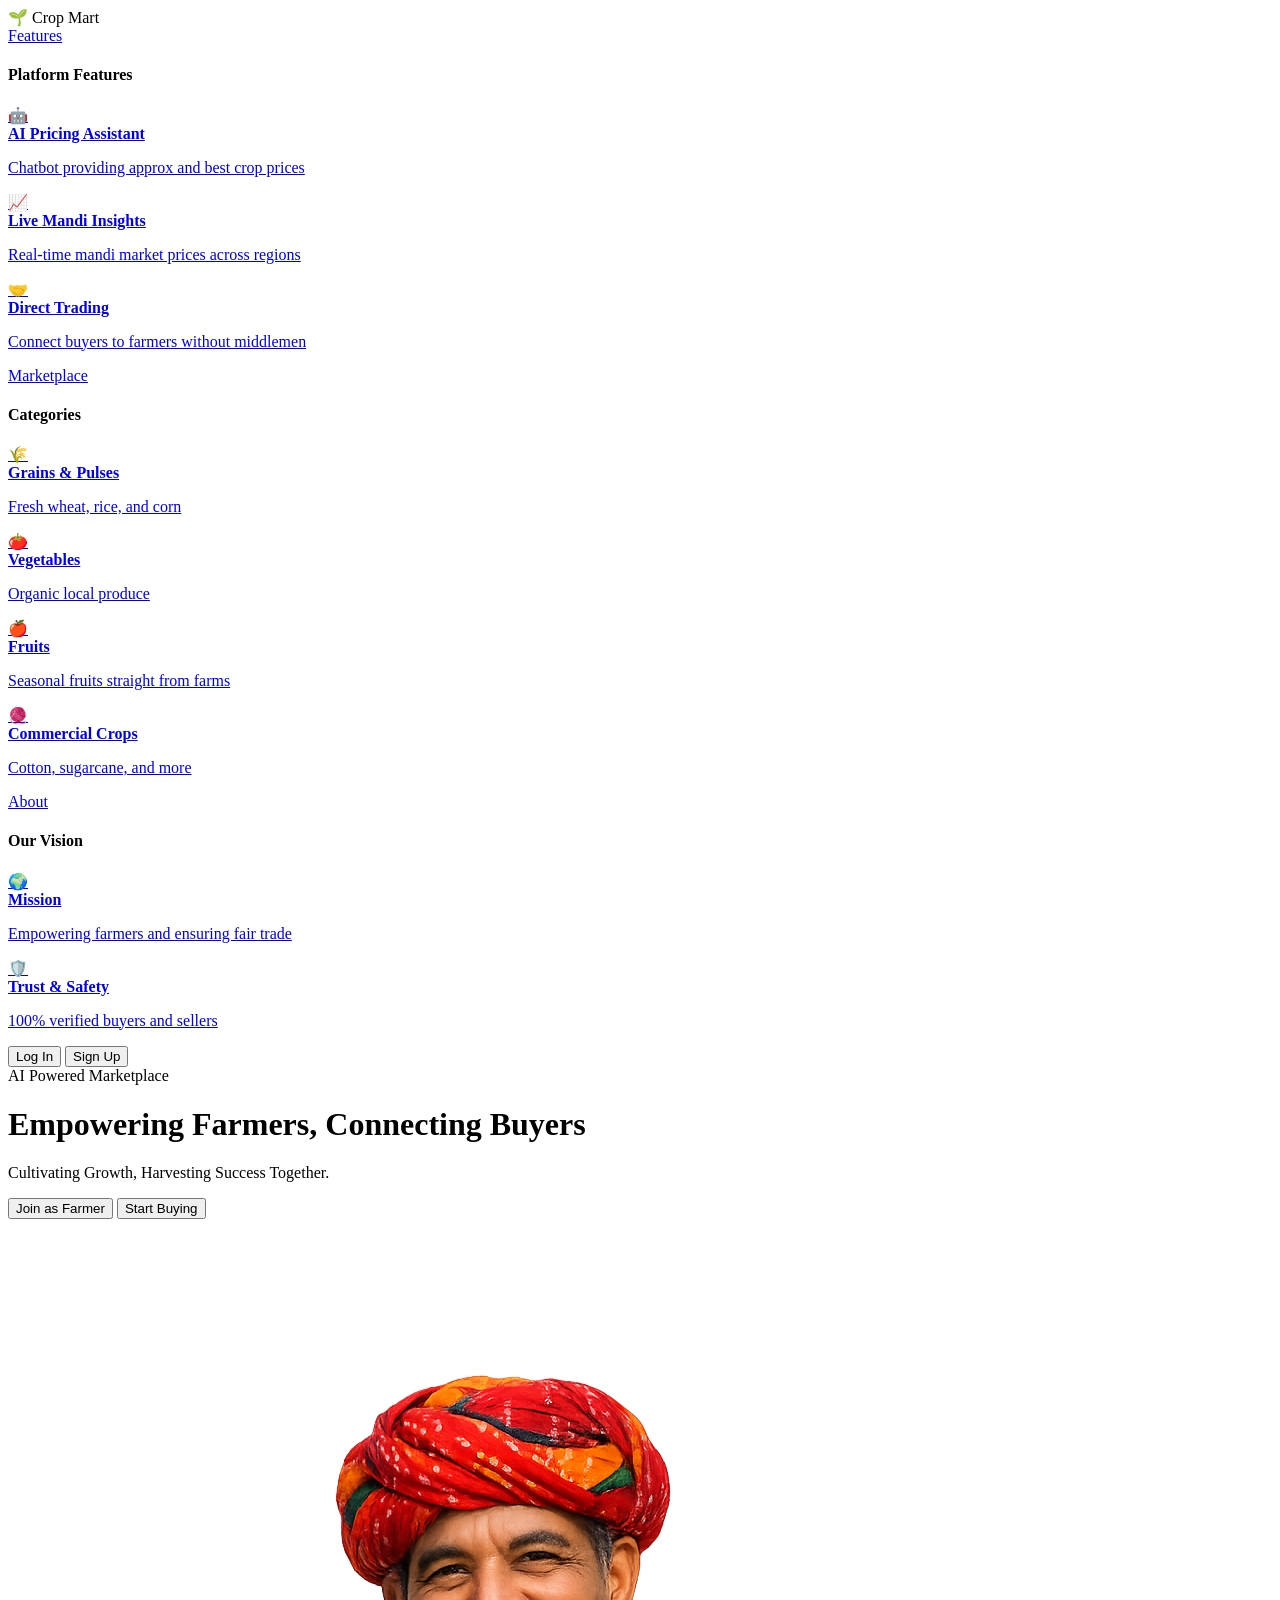
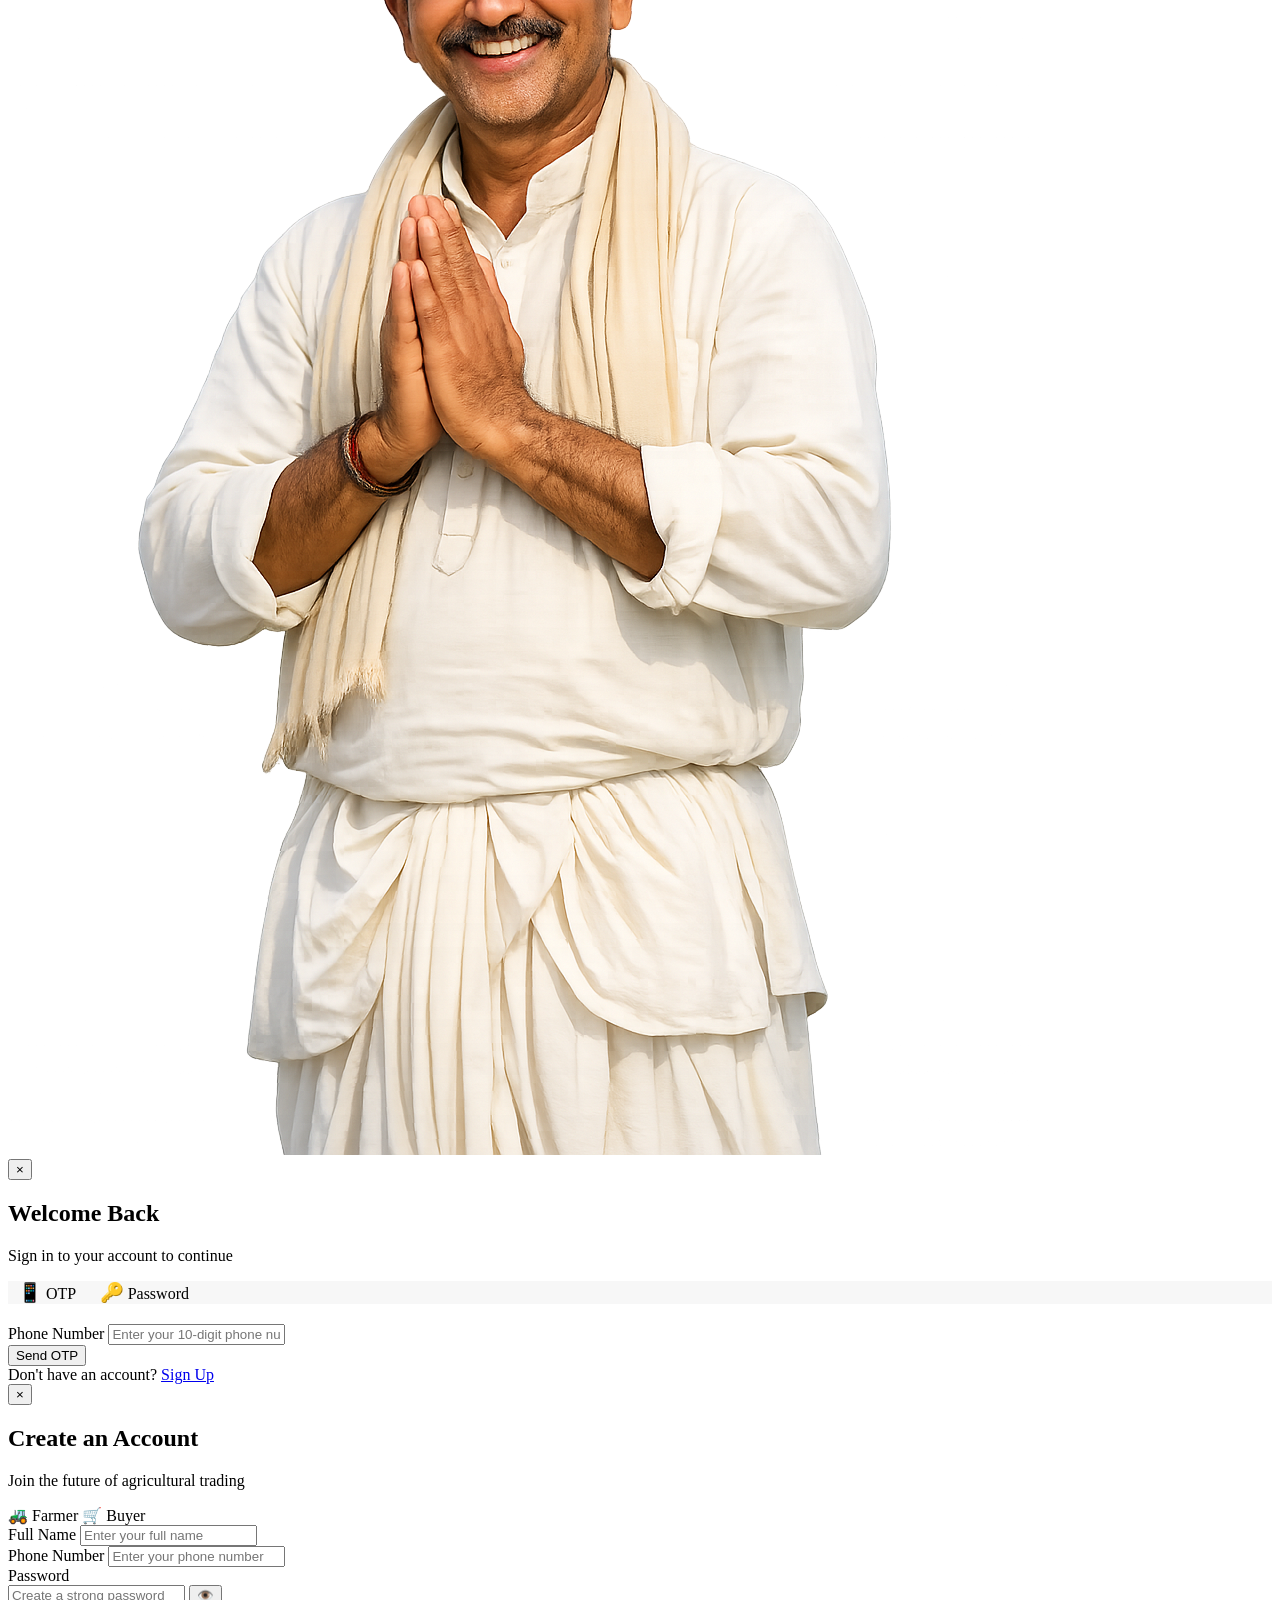
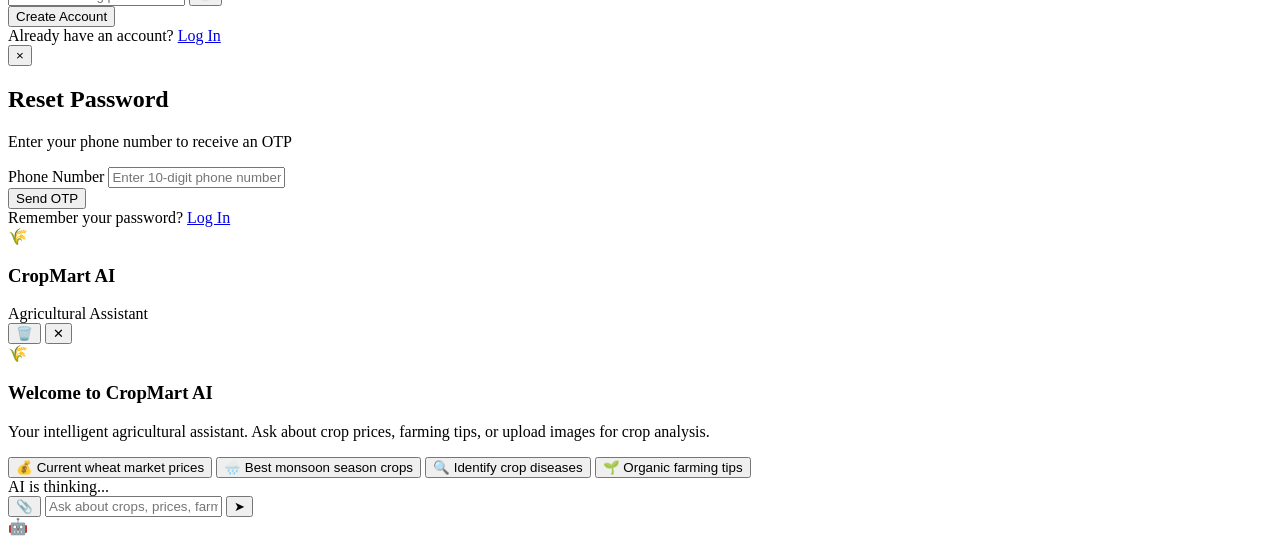
==== commit 56cb342f: "Fix AI Chat Visibility, Adblock issues, Video Transcoding, and Safari Video Thumbnail Poster Bugs" ====
--- a/src/main/resources/static/index.html
+++ b/src/main/resources/static/index.html
@@ -6,7 +6,7 @@
     <meta name="viewport" content="width=device-width, initial-scale=1.0">
     <title>Smart Crops Marketplace | Direct Farm to Table</title>
     <link href="https://fonts.googleapis.com/css2?family=Outfit:wght@300;400;500;600;700&display=swap" rel="stylesheet">
-    <link rel="stylesheet" href="css/style.css">
+    <link rel="stylesheet" href="/css/style.css">
     <meta name="description"
         content="Connect farmers and buyers directly. A transparent and efficient agricultural marketplace powered by AI.">
 </head>
@@ -263,12 +263,73 @@
         </div>
     </div>
 
-    <!-- AI Chatbot Trigger (Mock) -->
-    <div class="chatbot-trigger glass pulse" onclick="toggleChatbot()">
-        🤖
+    <!-- AI Chatbot Popup -->
+    <div id="ai-chat-container" class="ai-chat-container">
+        <div class="ai-chat-popup">
+            <div class="ai-chat-header">
+                <div class="ai-chat-header-info">
+                    <div class="ai-chat-avatar">🌾</div>
+                    <div class="ai-chat-header-text">
+                        <h3>CropMart AI</h3>
+                        <span><span class="ai-status-dot"></span> Agricultural Assistant</span>
+                    </div>
+                </div>
+                <div class="ai-chat-header-actions">
+                    <button class="ai-header-btn" onclick="clearAIChat()" title="Clear chat">🗑️</button>
+                    <button class="ai-header-btn" onclick="closeAIChat()" title="Close">✕</button>
+                </div>
+            </div>
+            <div class="ai-chat-messages" id="ai-chat-messages">
+                <div class="ai-chat-welcome" id="ai-chat-welcome">
+                    <div class="ai-welcome-icon">🌾</div>
+                    <h3 class="ai-welcome-title">Welcome to CropMart AI</h3>
+                    <p class="ai-welcome-subtitle">Your intelligent agricultural assistant. Ask about crop prices, farming tips, or upload images for crop analysis.</p>
+                    <div class="ai-suggested-prompts">
+                        <button class="ai-suggested-prompt" onclick="sendSuggestedPrompt('What is the current market price of wheat in India?')">
+                            <span class="prompt-icon">💰</span> Current wheat market prices
+                        </button>
+                        <button class="ai-suggested-prompt" onclick="sendSuggestedPrompt('What are the best crops to plant in the monsoon season?')">
+                            <span class="prompt-icon">🌧️</span> Best monsoon season crops
+                        </button>
+                        <button class="ai-suggested-prompt" onclick="sendSuggestedPrompt('How can I identify common tomato plant diseases?')">
+                            <span class="prompt-icon">🔍</span> Identify crop diseases
+                        </button>
+                        <button class="ai-suggested-prompt" onclick="sendSuggestedPrompt('Give me tips for organic farming for beginners')">
+                            <span class="prompt-icon">🌱</span> Organic farming tips
+                        </button>
+                    </div>
+                </div>
+                <div class="ai-typing-indicator" id="ai-typing-indicator">
+                    <div class="ai-typing-dots">
+                        <div class="ai-typing-dot"></div>
+                        <div class="ai-typing-dot"></div>
+                        <div class="ai-typing-dot"></div>
+                    </div>
+                    <span class="ai-typing-label">AI is thinking...</span>
+                </div>
+            </div>
+            <div class="ai-chat-input-area">
+                <div class="ai-attachment-preview" id="ai-attachment-preview"></div>
+                <div class="ai-input-row">
+                    <button class="ai-attach-btn" onclick="triggerAIFileInput()" title="Attach image or file">📎</button>
+                    <input type="file" id="ai-file-input" accept="image/png,image/jpeg,image/gif,image/webp,application/pdf" multiple style="display:none" onchange="handleAIFileSelect(event)">
+                    <input type="text" id="ai-chat-input" class="ai-chat-input" placeholder="Ask about crops, prices, farming..." autocomplete="off" onkeydown="handleAIChatKeydown(event)">
+                    <button class="ai-send-btn" onclick="sendAIMessage()" title="Send message">➤</button>
+                </div>
+            </div>
+        </div>
     </div>
 
-    <script src="js/main.js"></script>
+    <!-- AI Chatbot Trigger -->
+    <div class="chatbot-trigger glass pulse" onclick="toggleChatbot()">🤖</div>
+
+    <script>window.GEMINI_API_KEY = 'your_google_gemini_api_key_here';</script>
+    <script type="module">
+        import { GoogleGenerativeAI } from 'https://esm.run/@google/generative-ai';
+        window.GoogleGenerativeAI = GoogleGenerativeAI;
+    </script>
+    <script src="/js/main.js"></script>
+    <script src="/js/assistant.js"></script>
 </body>
 
 </html>
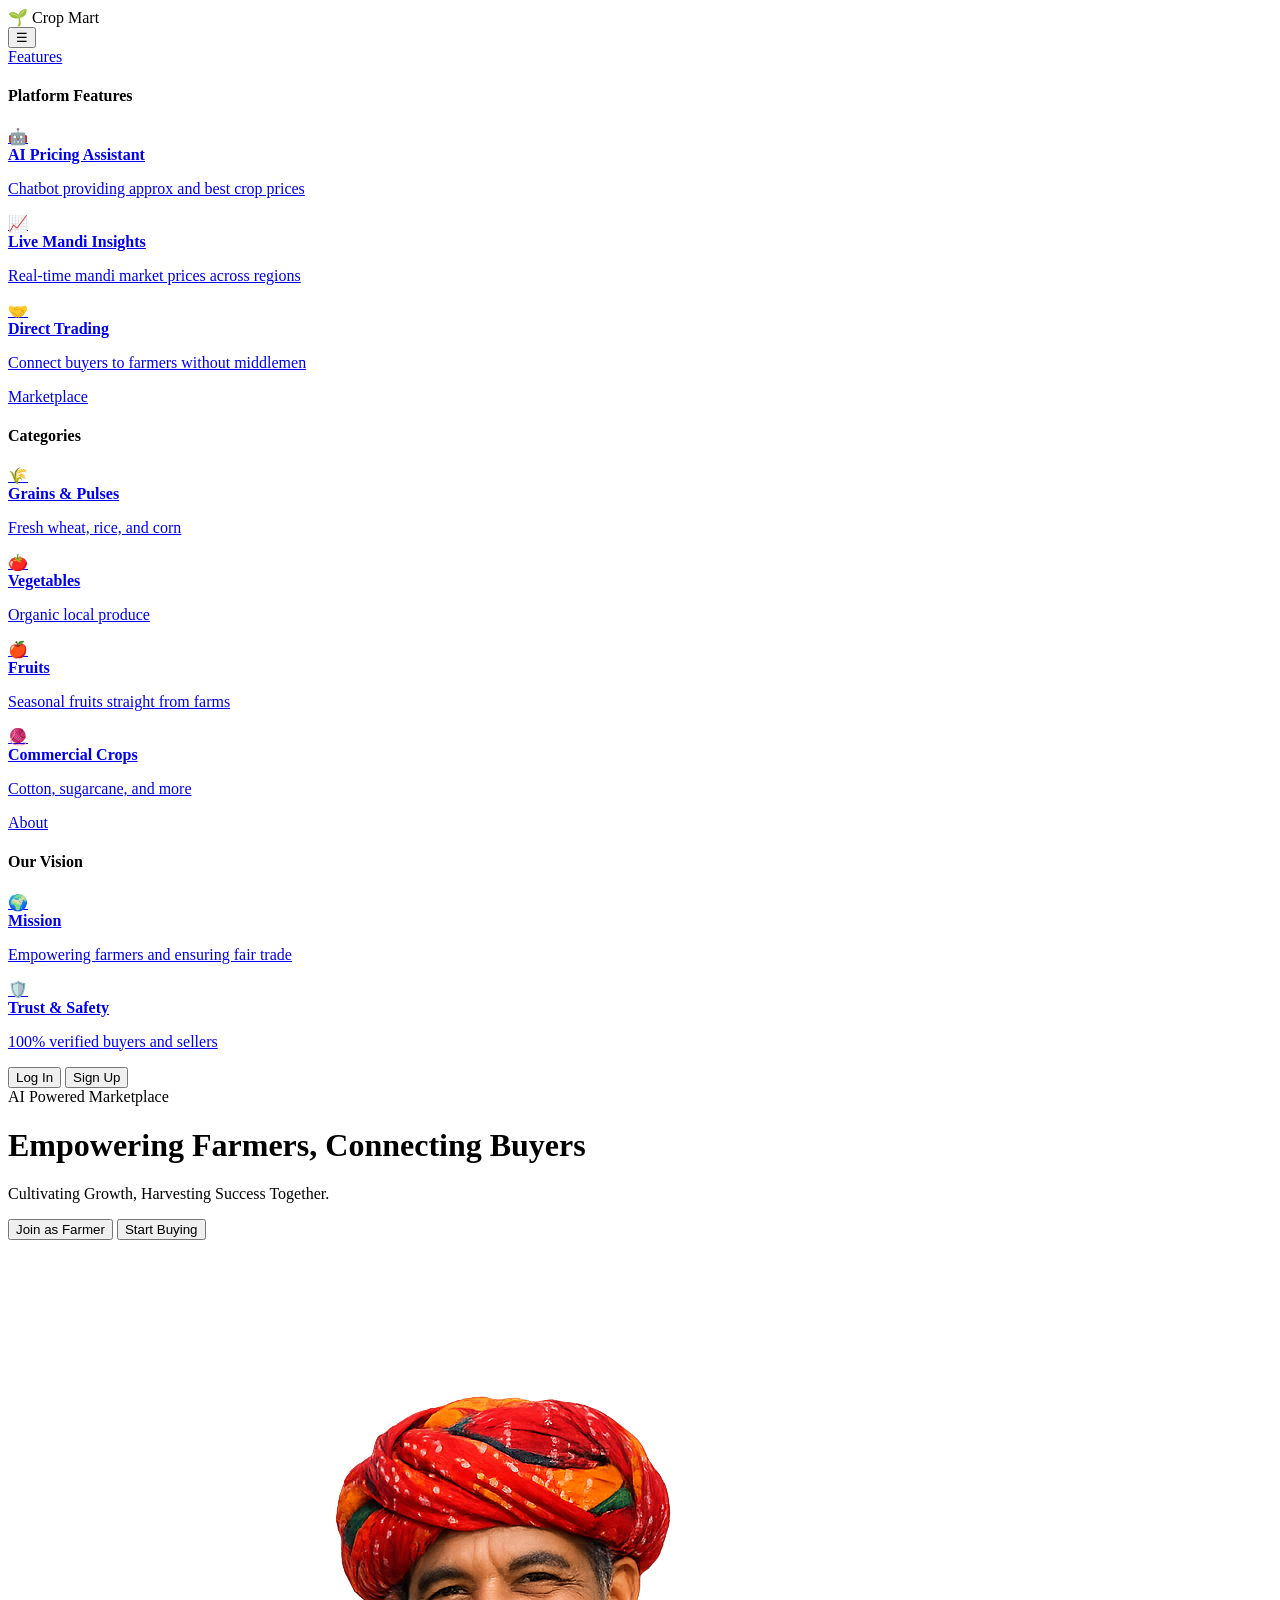
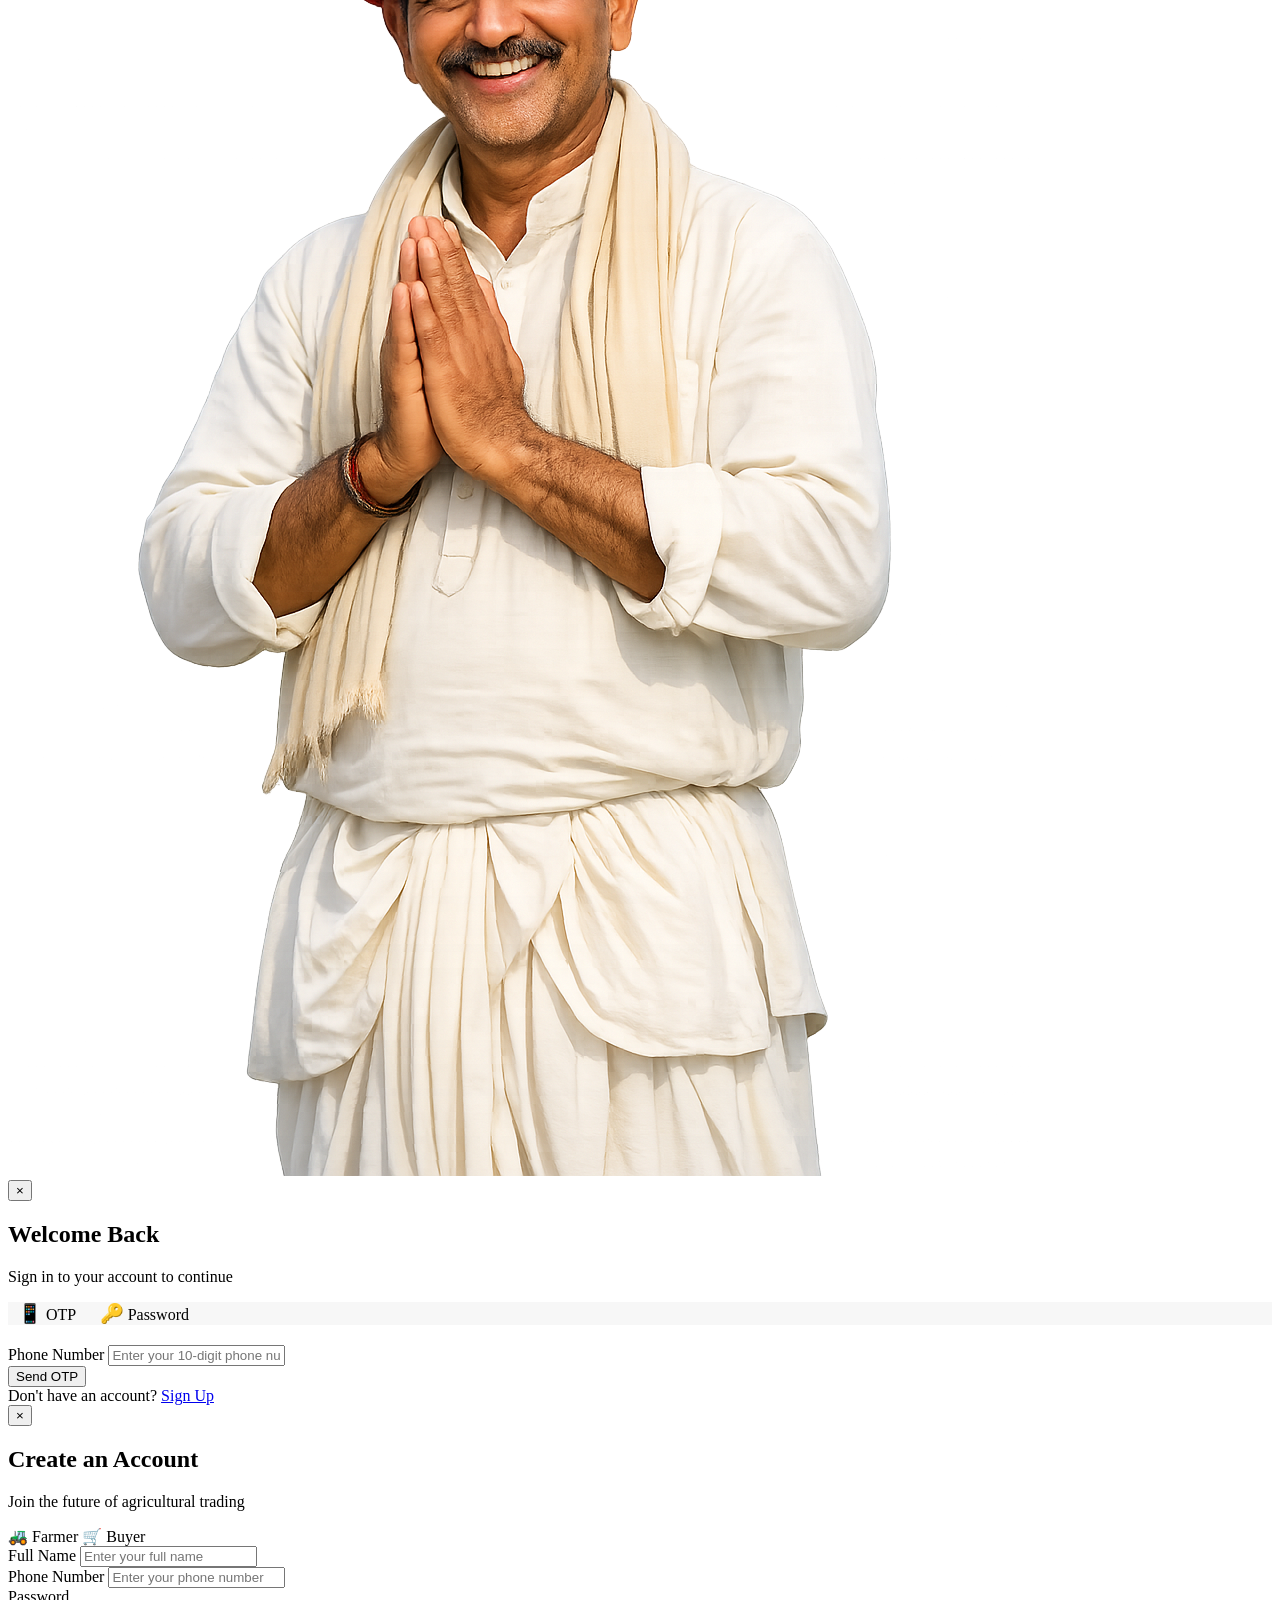
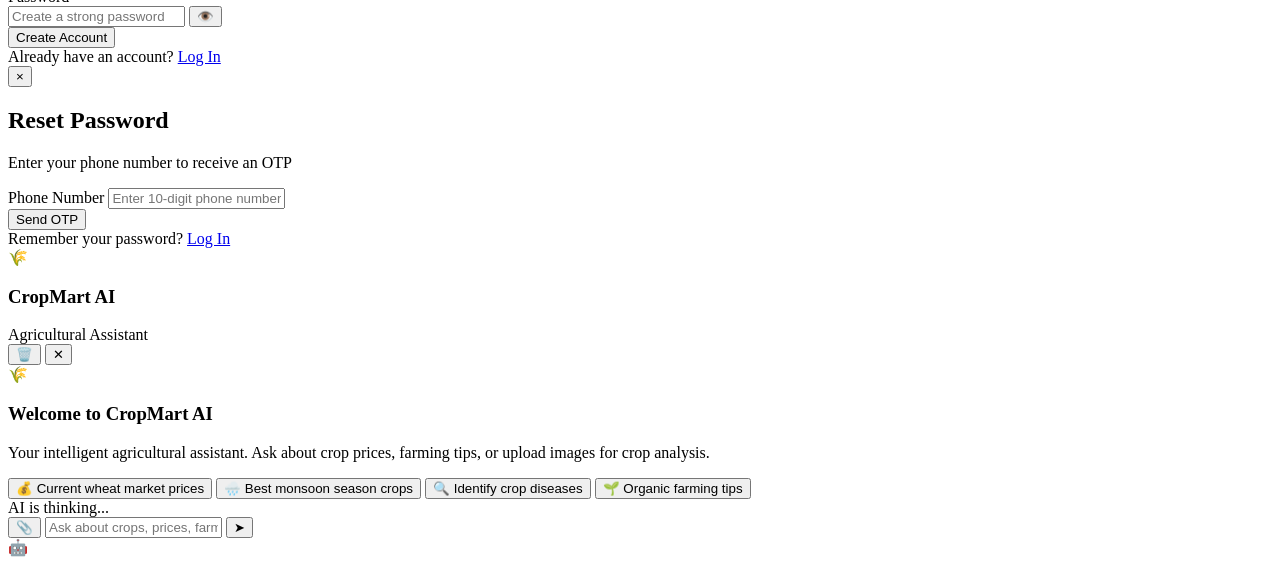
==== commit c6a0621b: "Optimize UI for mobile responsive layout" ====
--- a/src/main/resources/static/index.html
+++ b/src/main/resources/static/index.html
@@ -18,7 +18,8 @@
             <span class="logo-icon">🌱</span>
             <span class="logo-text">Crop Mart</span>
         </div>
-        <div class="nav-links">
+        <button class="hamburger-btn" onclick="toggleMobileMenu('index-nav')">☰</button>
+        <div class="nav-links" id="index-nav-links">
             <div class="nav-item">
                 <a href="#features">Features</a>
                 <div class="mega-menu glass-panel">
